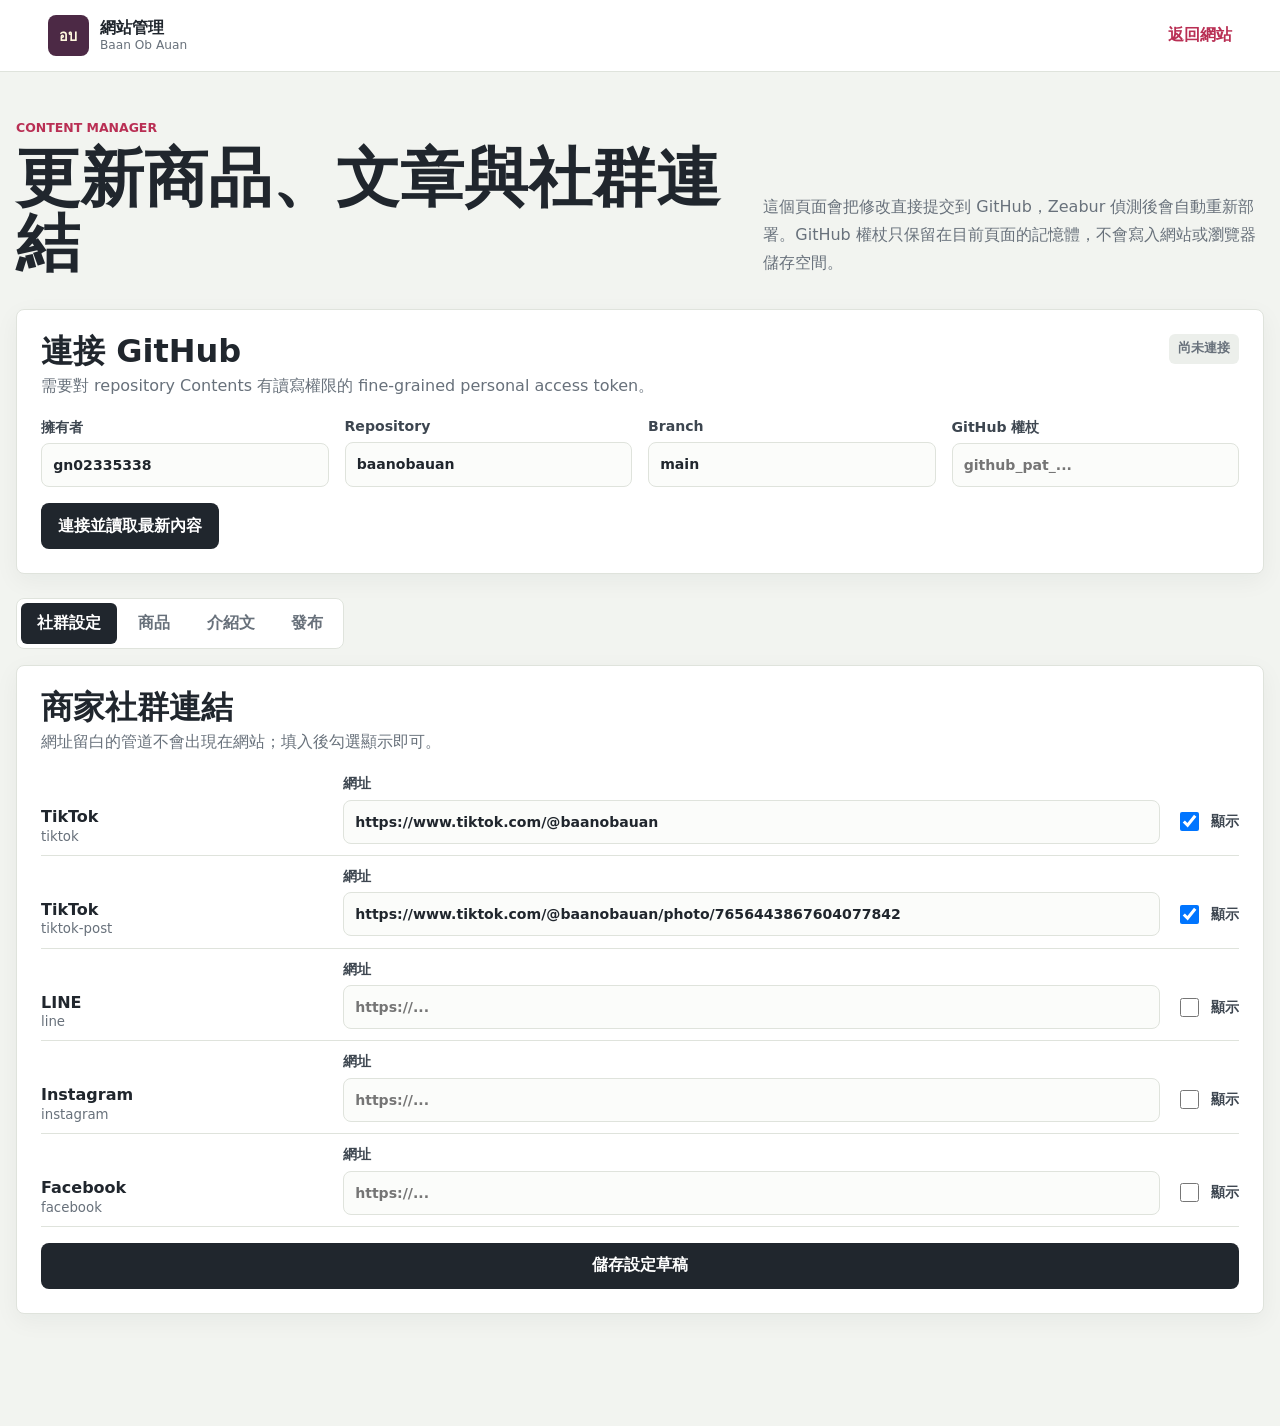
==== admin.html @ dbb3fdcb "Build multilingual content and product pages" ====
<!doctype html>
<html lang="zh-Hant">
  <head>
    <meta charset="utf-8">
    <meta name="viewport" content="width=device-width, initial-scale=1">
    <title>網站管理 | Baan Ob Auan</title>
    <meta name="robots" content="noindex, nofollow">
    <link rel="stylesheet" href="styles.css">
  </head>
  <body class="admin-body">
    <header class="admin-header">
      <a class="brand" href="index.html"><span class="brand-mark" aria-hidden="true">อบ</span><span class="brand-copy"><strong>網站管理</strong><small>Baan Ob Auan</small></span></a>
      <a class="text-link" href="index.html">返回網站</a>
    </header>
    <main class="admin-main">
      <section class="admin-intro">
        <div><p class="eyebrow">Content manager</p><h1>更新商品、文章與社群連結</h1></div>
        <p>這個頁面會把修改直接提交到 GitHub，Zeabur 偵測後會自動重新部署。GitHub 權杖只保留在目前頁面的記憶體，不會寫入網站或瀏覽器儲存空間。</p>
      </section>

      <section class="admin-connect admin-panel">
        <div class="admin-panel-heading"><div><h2>連接 GitHub</h2><p>需要對 repository Contents 有讀寫權限的 fine-grained personal access token。</p></div><span class="connection-state" id="connection-state">尚未連接</span></div>
        <div class="admin-grid four">
          <label><span>擁有者</span><input id="github-owner" value="gn02335338"></label>
          <label><span>Repository</span><input id="github-repo" value="baanobauan"></label>
          <label><span>Branch</span><input id="github-branch" value="main"></label>
          <label><span>GitHub 權杖</span><input id="github-token" type="password" autocomplete="off" placeholder="github_pat_..."></label>
        </div>
        <button class="button dark" id="connect-github" type="button">連接並讀取最新內容</button>
      </section>

      <nav class="admin-tabs" aria-label="管理項目">
        <button class="active" type="button" data-admin-tab="settings">社群設定</button>
        <button type="button" data-admin-tab="products">商品</button>
        <button type="button" data-admin-tab="articles">介紹文</button>
        <button type="button" data-admin-tab="publish">發布</button>
      </nav>

      <section class="admin-panel admin-tab-panel active" data-admin-panel="settings">
        <div class="admin-panel-heading"><div><h2>商家社群連結</h2><p>網址留白的管道不會出現在網站；填入後勾選顯示即可。</p></div></div>
        <form id="settings-form" class="admin-form">
          <div id="social-settings" class="social-settings"></div>
          <button class="button dark" type="submit">儲存設定草稿</button>
        </form>
      </section>

      <section class="admin-panel admin-tab-panel" data-admin-panel="products">
        <div class="admin-panel-heading"><div><h2>商品管理</h2><p>可新增、編輯與刪除商品；主推商品會優先顯示在首頁。</p></div><button class="button dark" id="new-product" type="button">新增商品</button></div>
        <div class="record-toolbar"><label><span>選擇商品</span><select id="product-select"></select></label><button class="danger-button" id="delete-product" type="button">刪除這項商品</button></div>
        <form id="product-form" class="admin-form">
          <div class="admin-grid four">
            <label><span>商品代碼（英文）</span><input name="id" required pattern="[a-z0-9-]+"></label>
            <label><span>分類</span><select name="category"><option value="cake">蛋糕／水果塔</option><option value="pastry">烘焙／派點</option><option value="gift">禮盒</option></select></label>
            <label><span>參考價格（泰銖）</span><input name="price" type="number" min="0" step="1" required></label>
            <label class="check-field"><input name="featured" type="checkbox"><span>首頁主推</span></label>
          </div>
          <label><span>目前圖片路徑</span><input name="image" required></label>
          <label><span>上傳新圖片（JPG / PNG / WebP）</span><input name="imageFile" type="file" accept="image/jpeg,image/png,image/webp"></label>
          <div class="language-fields">
            <fieldset><legend>ไทย</legend><label><span>名稱</span><input name="nameTh" required></label><label><span>標籤</span><input name="badgeTh"></label><label><span>介紹</span><textarea name="descTh" rows="4" required></textarea></label></fieldset>
            <fieldset><legend>English</legend><label><span>名稱</span><input name="nameEn" required></label><label><span>標籤</span><input name="badgeEn"></label><label><span>介紹</span><textarea name="descEn" rows="4" required></textarea></label></fieldset>
            <fieldset><legend>中文</legend><label><span>名稱</span><input name="nameZh" required></label><label><span>標籤</span><input name="badgeZh"></label><label><span>介紹</span><textarea name="descZh" rows="4" required></textarea></label></fieldset>
          </div>
          <button class="button dark" type="submit">儲存商品草稿</button>
        </form>
      </section>

      <section class="admin-panel admin-tab-panel" data-admin-panel="articles">
        <div class="admin-panel-heading"><div><h2>介紹文管理</h2><p>最新日期的文章會自動顯示在首頁，不必另外設定首頁內容。</p></div><button class="button dark" id="new-article" type="button">新增介紹文</button></div>
        <div class="record-toolbar"><label><span>選擇介紹文</span><select id="article-select"></select></label><button class="danger-button" id="delete-article" type="button">刪除這篇文章</button></div>
        <form id="article-form" class="admin-form">
          <div class="admin-grid three">
            <label><span>文章代碼（英文）</span><input name="id" required pattern="[a-z0-9-]+"></label>
            <label><span>發布日期</span><input name="date" type="date" required></label>
            <label class="check-field"><input name="featured" type="checkbox"><span>標記為主推文章</span></label>
          </div>
          <label><span>目前封面圖片路徑</span><input name="image" required></label>
          <label><span>上傳新封面（JPG / PNG / WebP）</span><input name="imageFile" type="file" accept="image/jpeg,image/png,image/webp"></label>
          <div class="language-fields">
            <fieldset><legend>ไทย</legend><label><span>標題</span><input name="titleTh" required></label><label><span>摘要</span><textarea name="summaryTh" rows="3" required></textarea></label><label><span>內文（段落間空一行）</span><textarea name="bodyTh" rows="10" required></textarea></label></fieldset>
            <fieldset><legend>English</legend><label><span>標題</span><input name="titleEn" required></label><label><span>摘要</span><textarea name="summaryEn" rows="3" required></textarea></label><label><span>內文（段落間空一行）</span><textarea name="bodyEn" rows="10" required></textarea></label></fieldset>
            <fieldset><legend>中文</legend><label><span>標題</span><input name="titleZh" required></label><label><span>摘要</span><textarea name="summaryZh" rows="3" required></textarea></label><label><span>內文（段落間空一行）</span><textarea name="bodyZh" rows="10" required></textarea></label></fieldset>
          </div>
          <button class="button dark" type="submit">儲存文章草稿</button>
        </form>
      </section>

      <section class="admin-panel admin-tab-panel" data-admin-panel="publish">
        <div class="admin-panel-heading"><div><h2>發布網站更新</h2><p>確認各頁草稿已儲存後，再一次提交文字與圖片。Zeabur 通常會在數分鐘內完成重新部署。</p></div></div>
        <div class="publish-summary" id="publish-summary"></div>
        <button class="button primary" id="publish-content" type="button">提交到 GitHub 並發布</button>
      </section>

      <p class="admin-status" id="admin-status" role="status" aria-live="polite"></p>
    </main>
    <script src="content.js"></script>
    <script src="admin.js"></script>
  </body>
</html>
---- styles.css ----
:root {
  --ink: #20262d;
  --muted: #68717b;
  --paper: #f7f8f3;
  --surface: #ffffff;
  --line: #dfe3dc;
  --butter: #f3c63f;
  --berry: #b92f54;
  --leaf: #497733;
  --teal: #146f79;
  --plum: #4c2945;
  --shadow: 0 16px 42px rgba(28, 38, 44, 0.12);
  color: var(--ink);
  background: var(--paper);
  font-family: Inter, "Noto Sans Thai", "Noto Sans TC", ui-sans-serif, system-ui, -apple-system, BlinkMacSystemFont, "Segoe UI", sans-serif;
}

* { box-sizing: border-box; }
html { scroll-behavior: smooth; }
body { min-width: 320px; margin: 0; background: var(--paper); }
a { color: inherit; text-decoration: none; }
button, input, select, textarea { font: inherit; }
button { cursor: pointer; }
img { display: block; max-width: 100%; }
h1, h2, h3, p { overflow-wrap: anywhere; }
h1, h2, h3 { letter-spacing: 0; }
h1 { margin: 0; font-size: clamp(2.35rem, 6vw, 5.3rem); line-height: 1.02; }
h2 { margin: 0; font-size: clamp(1.85rem, 3.7vw, 3.45rem); line-height: 1.08; }
h3 { margin: 0; font-size: 1.12rem; line-height: 1.3; }

.site-header {
  position: sticky;
  top: 0;
  z-index: 30;
  display: grid;
  grid-template-columns: minmax(12rem, 1fr) auto auto;
  gap: 1.5rem;
  align-items: center;
  min-height: 4.7rem;
  padding: 0.65rem clamp(1rem, 4vw, 3.5rem);
  border-bottom: 1px solid rgba(32, 38, 45, 0.12);
  background: rgba(247, 248, 243, 0.94);
  backdrop-filter: blur(16px);
}

.brand { display: inline-flex; gap: 0.7rem; align-items: center; width: max-content; }
.brand-mark {
  display: grid;
  width: 2.55rem;
  height: 2.55rem;
  place-items: center;
  border-radius: 8px;
  background: var(--plum);
  color: #fff8df;
  font-size: 0.9rem;
  font-weight: 900;
}
.brand-copy strong, .brand-copy small { display: block; }
.brand-copy strong { line-height: 1.1; }
.brand-copy small { margin-top: 0.12rem; color: var(--muted); font-size: 0.76rem; }
.nav-links { display: flex; gap: 1.4rem; align-items: center; }
.nav-links a { position: relative; padding: 0.65rem 0; color: #374151; font-size: 0.94rem; font-weight: 750; }
.nav-links a[aria-current="page"]::after {
  position: absolute;
  right: 0;
  bottom: 0.2rem;
  left: 0;
  height: 2px;
  background: var(--berry);
  content: "";
}
.menu-button { display: none; }

.language-switch { display: inline-flex; gap: 0.2rem; padding: 0.2rem; border: 1px solid var(--line); border-radius: 8px; background: var(--surface); }
.language-switch button { min-width: 2.6rem; min-height: 2.15rem; border: 0; border-radius: 6px; padding: 0.35rem 0.55rem; background: transparent; color: var(--muted); font-size: 0.8rem; font-weight: 800; }
.language-switch button.active { background: var(--ink); color: #fff; }

.hero { position: relative; display: grid; min-height: min(45rem, 82vh); overflow: hidden; isolation: isolate; }
.hero-image, .hero-overlay { position: absolute; inset: 0; width: 100%; height: 100%; }
.hero-image { z-index: -2; object-fit: cover; object-position: center; }
.hero-overlay { z-index: -1; background: linear-gradient(90deg, rgba(19, 22, 28, 0.88), rgba(19, 22, 28, 0.52) 46%, rgba(19, 22, 28, 0.08)); }
.hero-content { width: min(48rem, calc(100% - 2rem)); align-self: center; margin-left: clamp(1rem, 6vw, 5.5rem); padding: 5rem 0; color: #fff; }
.hero-content h1 { max-width: 14ch; }
.hero-copy { max-width: 42rem; margin: 1.2rem 0 0; color: rgba(255, 255, 255, 0.9); font-size: clamp(1.05rem, 1.8vw, 1.35rem); line-height: 1.65; }
.hero-actions { display: flex; flex-wrap: wrap; gap: 0.7rem; margin-top: 1.5rem; }

.eyebrow { margin: 0 0 0.7rem; color: var(--berry); font-size: 0.78rem; font-weight: 900; text-transform: uppercase; }
.hero .eyebrow { color: var(--butter); }
.button { display: inline-flex; min-height: 2.85rem; align-items: center; justify-content: center; border: 1px solid transparent; border-radius: 8px; padding: 0.72rem 1rem; font-weight: 850; }
.button.primary { background: var(--butter); color: #241d0a; }
.button.dark { background: var(--ink); color: #fff; }
.button.ghost { border-color: rgba(255, 255, 255, 0.5); background: rgba(255, 255, 255, 0.12); color: #fff; }
.text-link { display: inline-flex; align-items: center; width: max-content; max-width: 100%; color: var(--berry); font-weight: 850; }

.trust-strip {
  position: relative;
  z-index: 2;
  display: grid;
  grid-template-columns: repeat(3, 1fr);
  width: min(76rem, calc(100% - 2rem));
  margin: -2.5rem auto 0;
  overflow: hidden;
  border: 1px solid var(--line);
  border-radius: 8px;
  background: var(--line);
  box-shadow: var(--shadow);
}
.trust-strip > div { min-height: 7.1rem; padding: 1.2rem; background: var(--surface); }
.trust-strip strong, .trust-strip span { display: block; }
.trust-strip strong { margin-bottom: 0.35rem; color: var(--teal); font-size: 1.05rem; }
.trust-strip span { color: var(--muted); line-height: 1.5; }

.section { width: min(76rem, calc(100% - 2rem)); margin: 0 auto; padding: clamp(4rem, 8vw, 7rem) 0; }
.section-heading { max-width: 48rem; margin-bottom: 1.5rem; }
.section-heading > p:last-child, .page-hero > p:last-child, .feature-copy > p, .feedback-panel > p { color: var(--muted); line-height: 1.7; }
.heading-row { display: flex; gap: 2rem; align-items: end; justify-content: space-between; max-width: none; }
.heading-row > div { max-width: 48rem; }
.compact-heading { max-width: 36rem; }
.compact-heading .text-link { margin-top: 0.8rem; }

.product-grid { display: grid; grid-template-columns: repeat(4, minmax(0, 1fr)); gap: 1rem; }
.product-card { display: grid; grid-template-rows: auto 1fr auto; min-width: 0; overflow: hidden; border: 1px solid var(--line); border-radius: 8px; background: var(--surface); box-shadow: 0 7px 22px rgba(28, 38, 44, 0.06); }
.product-media { position: relative; aspect-ratio: 4 / 3; overflow: hidden; background: #edf0ea; }
.product-media img { width: 100%; height: 100%; object-fit: cover; transition: transform 220ms ease; }
.product-media:hover img { transform: scale(1.025); }
.product-badge { position: absolute; top: 0.65rem; left: 0.65rem; max-width: calc(100% - 1.3rem); border-radius: 6px; padding: 0.3rem 0.5rem; background: rgba(185, 47, 84, 0.92); color: #fff; font-size: 0.72rem; font-weight: 850; }
.product-body { padding: 0.95rem; }
.product-body p { margin: 0.45rem 0 0; color: var(--muted); font-size: 0.92rem; line-height: 1.55; }
.product-footer { display: grid; gap: 0.7rem; padding: 0 0.95rem 0.95rem; }
.price { color: var(--berry); font-size: 1.1rem; font-weight: 900; }
.price small { margin-right: 0.3rem; color: var(--muted); font-size: 0.74rem; font-weight: 750; }
.coming-soon-button { width: 100%; min-height: 2.5rem; border: 1px solid var(--line); border-radius: 8px; padding: 0.55rem; background: #f1f3ef; color: #7a828a; font-size: 0.8rem; font-weight: 800; cursor: not-allowed; }

.video-feature { display: grid; grid-template-columns: minmax(20rem, 0.9fr) minmax(0, 1fr); gap: clamp(2rem, 6vw, 5rem); align-items: center; }
.video-frame { width: min(100%, 34rem); aspect-ratio: 4 / 3; justify-self: center; overflow: hidden; border: 1px solid var(--line); border-radius: 8px; background: var(--surface); box-shadow: var(--shadow); }
.video-frame video { display: block; width: 100%; height: 100%; object-fit: cover; background: var(--surface); }
.feature-copy { max-width: 36rem; }
.feature-copy p { margin: 1rem 0 0; }
.feature-copy .button { margin-top: 1.4rem; }

.article-band { background: #edf2ee; border-top: 1px solid var(--line); border-bottom: 1px solid var(--line); }
.article-feature-wrap { display: grid; grid-template-columns: minmax(17rem, 0.7fr) minmax(0, 1.3fr); gap: clamp(2rem, 5vw, 4rem); align-items: center; }
.article-card { display: grid; grid-template-columns: minmax(16rem, 0.8fr) minmax(0, 1.2fr); overflow: hidden; border: 1px solid var(--line); border-radius: 8px; background: var(--surface); }
.article-media { min-height: 20rem; overflow: hidden; background: #eceee9; }
.article-media img { width: 100%; height: 100%; object-fit: cover; }
.article-card-body { display: flex; flex-direction: column; align-items: flex-start; justify-content: center; padding: clamp(1.3rem, 4vw, 2.5rem); }
.article-card-body h2 { font-size: clamp(1.45rem, 2.6vw, 2.35rem); }
.article-card-body > p:not(.article-meta) { margin: 0.8rem 0 1.2rem; color: var(--muted); line-height: 1.7; }
.article-meta { margin: 0 0 0.7rem; color: var(--teal); font-size: 0.78rem; font-weight: 850; text-transform: uppercase; }

.social-section { display: grid; grid-template-columns: minmax(16rem, 0.75fr) minmax(0, 1.25fr); gap: clamp(2rem, 6vw, 5rem); align-items: center; }
.social-grid { display: grid; gap: 0.75rem; }
.social-link { display: grid; grid-template-columns: 1fr auto; gap: 0.2rem 1rem; align-items: center; min-height: 5rem; border: 1px solid var(--line); border-radius: 8px; padding: 1rem; background: var(--surface); transition: border-color 180ms ease, transform 180ms ease; }
.social-link:hover { border-color: var(--teal); transform: translateY(-2px); }
.social-network { grid-column: 1; color: var(--muted); font-size: 0.74rem; font-weight: 800; text-transform: uppercase; }
.social-link strong { grid-column: 1; }
.social-link > span:last-child { grid-column: 2; grid-row: 1 / 3; color: var(--berry); font-size: 1.25rem; }

.page-hero { width: min(76rem, calc(100% - 2rem)); margin: 0 auto; padding: clamp(4.5rem, 9vw, 8rem) 0 clamp(3rem, 6vw, 5rem); border-bottom: 1px solid var(--line); }
.page-hero h1 { max-width: 19ch; font-size: clamp(2.4rem, 5vw, 4.8rem); }
.page-hero > p:last-child { max-width: 50rem; margin: 1.2rem 0 0; font-size: 1.05rem; }
.article-list { display: grid; gap: 1.25rem; }
.article-list .article-card:nth-child(even) .article-media { order: 2; }

.product-catalogue { padding-top: 2.5rem; }
.catalogue-notice { display: grid; grid-template-columns: minmax(12rem, 0.5fr) minmax(0, 1fr) auto; gap: 1rem 2rem; align-items: center; margin-bottom: 1.25rem; border: 1px solid rgba(20, 111, 121, 0.26); border-radius: 8px; padding: 1rem; background: rgba(20, 111, 121, 0.06); }
.catalogue-notice p { margin: 0; color: var(--muted); line-height: 1.55; }
.filter-tabs { display: flex; width: max-content; max-width: 100%; gap: 0.3rem; margin-bottom: 1.25rem; overflow-x: auto; border: 1px solid var(--line); border-radius: 8px; padding: 0.25rem; background: var(--surface); }
.filter-tabs button { min-height: 2.4rem; border: 0; border-radius: 6px; padding: 0.55rem 0.8rem; background: transparent; color: var(--muted); font-weight: 800; white-space: nowrap; }
.filter-tabs button.active { background: var(--ink); color: #fff; }

.article-page { max-width: 66rem; }
.breadcrumbs { display: flex; gap: 0.5rem; align-items: center; margin-bottom: 2rem; color: var(--muted); font-size: 0.9rem; }
.breadcrumbs a { color: var(--berry); font-weight: 800; }
.article-header { max-width: 54rem; margin: 0 auto; text-align: center; }
.article-header h1 { font-size: clamp(2.25rem, 5vw, 4.4rem); }
.article-intro { color: var(--muted); font-size: 1.15rem; line-height: 1.7; }
.article-cover { margin: 3rem 0; }
.article-cover img { width: 100%; max-height: 38rem; border-radius: 8px; object-fit: cover; box-shadow: var(--shadow); }
.article-prose { width: min(44rem, 100%); margin: 0 auto; }
.article-prose p { color: #3d4650; font-size: 1.08rem; line-height: 1.9; }
.article-cta { display: flex; gap: 2rem; align-items: center; justify-content: space-between; width: min(48rem, 100%); margin: 3rem auto 0; border-top: 1px solid var(--line); border-bottom: 1px solid var(--line); padding: 1.2rem 0; }
.article-cta p { margin: 0.25rem 0 0; color: var(--muted); }

.contact-layout { display: grid; grid-template-columns: minmax(18rem, 0.85fr) minmax(0, 1.15fr); gap: clamp(2rem, 6vw, 5rem); align-items: start; }
.contact-channels .social-grid { margin-top: 1rem; }
.contact-photo { margin: 1rem 0 0; overflow: hidden; border-radius: 8px; }
.contact-photo img { width: 100%; aspect-ratio: 5 / 4; object-fit: cover; }
.feedback-panel { border: 1px solid var(--line); border-radius: 8px; padding: clamp(1.2rem, 4vw, 2rem); background: var(--surface); box-shadow: 0 8px 25px rgba(28, 38, 44, 0.06); }
.feedback-panel h2 { font-size: clamp(1.6rem, 3vw, 2.5rem); }
.feedback-form { display: grid; gap: 1rem; margin-top: 1.5rem; }
.feedback-form label { display: grid; gap: 0.4rem; color: #3d4650; font-weight: 800; }
.feedback-form input, .feedback-form select, .feedback-form textarea { width: 100%; min-height: 2.8rem; border: 1px solid var(--line); border-radius: 8px; padding: 0.7rem 0.75rem; background: #fbfcfa; color: var(--ink); }
.feedback-form textarea { resize: vertical; }
.feedback-form .button { width: max-content; }
.form-status { margin: 0; color: var(--teal); font-weight: 800; white-space: pre-wrap; }

.site-footer { display: flex; gap: 2rem; align-items: center; justify-content: space-between; padding: 2rem clamp(1rem, 4vw, 3.5rem); border-top: 1px solid var(--line); background: #eef0eb; color: var(--muted); }
.site-footer > div:first-child strong, .site-footer > div:first-child span { display: block; }
.site-footer > div:first-child strong { margin-bottom: 0.2rem; color: var(--ink); }
.footer-links { display: flex; flex-wrap: wrap; gap: 0.7rem; align-items: center; }
.footer-links .social-link { display: inline-flex; min-height: auto; border: 0; padding: 0; background: transparent; color: var(--berry); }
.footer-links .social-link .social-network, .footer-links .social-link > span:last-child { display: none; }
.footer-links .admin-link { color: #878e96; font-size: 0.78rem; }

@media (max-width: 1040px) {
  .product-grid { grid-template-columns: repeat(3, minmax(0, 1fr)); }
  .home-products .product-card:nth-child(n + 4) { display: none; }
}

@media (max-width: 820px) {
  .site-header { grid-template-columns: 1fr auto; gap: 0.7rem; }
  .menu-button { display: inline-flex; min-height: 2.4rem; align-items: center; border: 1px solid var(--line); border-radius: 8px; padding: 0.45rem 0.7rem; background: var(--surface); color: var(--ink); font-weight: 800; }
  .nav-links { display: none; grid-column: 1 / -1; order: 4; grid-template-columns: repeat(4, 1fr); gap: 0.25rem; border-top: 1px solid var(--line); padding-top: 0.55rem; }
  .nav-links.open { display: grid; }
  .nav-links a { text-align: center; }
  .language-switch { grid-column: 1 / -1; order: 3; width: 100%; }
  .language-switch button { flex: 1; }
  .trust-strip, .video-feature, .article-feature-wrap, .social-section, .contact-layout { grid-template-columns: 1fr; }
  .trust-strip { margin-top: -1.5rem; }
  .product-grid { grid-template-columns: repeat(2, minmax(0, 1fr)); }
  .home-products .product-card:nth-child(n + 4) { display: grid; }
  .video-frame { width: min(100%, 32rem); }
  .article-card { grid-template-columns: 1fr; }
  .article-list .article-card:nth-child(even) .article-media { order: 0; }
  .article-media { min-height: 0; aspect-ratio: 4 / 3; }
  .catalogue-notice { grid-template-columns: 1fr auto; }
  .catalogue-notice p { grid-column: 1 / -1; grid-row: 2; }
}

@media (max-width: 560px) {
  .site-header { min-height: 4.2rem; padding: 0.55rem 0.75rem; }
  .brand-mark { width: 2.25rem; height: 2.25rem; }
  .hero { min-height: 36rem; }
  .hero-overlay { background: linear-gradient(90deg, rgba(19, 22, 28, 0.88), rgba(19, 22, 28, 0.46)); }
  .hero-content { width: calc(100% - 1.5rem); margin: 0 auto; padding: 4rem 0; }
  .hero-content h1 { max-width: 13ch; font-size: clamp(2.3rem, 11vw, 3.35rem); }
  .hero-actions .button { width: 100%; }
  .trust-strip { width: calc(100% - 1rem); }
  .trust-strip > div { min-height: 0; padding: 1rem; }
  .section, .page-hero { width: calc(100% - 1rem); }
  .heading-row { display: block; }
  .heading-row .text-link { margin-top: 1rem; }
  .product-grid { grid-template-columns: 1fr; }
  .product-card { grid-template-columns: minmax(8.5rem, 0.9fr) minmax(0, 1.1fr); grid-template-rows: 1fr auto; }
  .product-media { grid-row: 1 / 3; height: 100%; aspect-ratio: auto; }
  .product-body { padding: 0.8rem; }
  .product-body p { font-size: 0.84rem; }
  .product-footer { padding: 0 0.8rem 0.8rem; }
  .coming-soon-button { font-size: 0.74rem; }
  .video-feature { gap: 1.5rem; }
  .article-feature-wrap { gap: 1.5rem; }
  .article-card-body { padding: 1.1rem; }
  .article-card-body h2 { font-size: 1.45rem; }
  .page-hero { padding-top: 3.5rem; }
  .page-hero h1 { font-size: clamp(2.1rem, 10vw, 3rem); }
  .catalogue-notice { grid-template-columns: 1fr; }
  .catalogue-notice p { grid-column: auto; grid-row: auto; }
  .article-cta, .site-footer { align-items: flex-start; flex-direction: column; }
  .article-cta .button, .feedback-form .button { width: 100%; }
  .site-footer { gap: 1rem; }
}

/* Content manager */
.admin-body { background: #f2f4f0; }
.admin-header { display: flex; align-items: center; justify-content: space-between; min-height: 4.5rem; padding: 0.65rem clamp(1rem, 4vw, 3rem); border-bottom: 1px solid var(--line); background: var(--surface); }
.admin-main { width: min(80rem, calc(100% - 2rem)); margin: 0 auto; padding: 3rem 0 6rem; }
.admin-intro { display: grid; grid-template-columns: minmax(0, 1fr) minmax(20rem, 0.7fr); gap: 2rem; align-items: end; margin-bottom: 2rem; }
.admin-intro h1 { max-width: 18ch; font-size: clamp(2.2rem, 5vw, 4.4rem); }
.admin-intro > p { margin: 0; color: var(--muted); line-height: 1.75; }
.admin-panel { margin-bottom: 1rem; border: 1px solid var(--line); border-radius: 8px; padding: clamp(1rem, 3vw, 1.5rem); background: var(--surface); box-shadow: 0 7px 24px rgba(28, 38, 44, 0.05); }
.admin-panel-heading { display: flex; gap: 1rem; align-items: flex-start; justify-content: space-between; margin-bottom: 1.2rem; }
.admin-panel-heading h2 { font-size: clamp(1.4rem, 2.5vw, 2rem); }
.admin-panel-heading p { margin: 0.35rem 0 0; color: var(--muted); line-height: 1.55; }
.connection-state { border-radius: 6px; padding: 0.4rem 0.55rem; background: #ecefeb; color: var(--muted); font-size: 0.8rem; font-weight: 850; white-space: nowrap; }
.connection-state.connected { background: rgba(73, 119, 51, 0.12); color: var(--leaf); }
.admin-tabs { position: sticky; top: 5rem; z-index: 20; display: flex; width: max-content; max-width: 100%; gap: 0.3rem; margin: 1.5rem 0 1rem; overflow-x: auto; border: 1px solid var(--line); border-radius: 8px; padding: 0.25rem; background: rgba(255, 255, 255, 0.95); }
.admin-tabs button { min-height: 2.55rem; border: 0; border-radius: 6px; padding: 0.55rem 1rem; background: transparent; color: var(--muted); font-weight: 850; white-space: nowrap; }
.admin-tabs button.active { background: var(--ink); color: #fff; }
.admin-tab-panel { display: none; }
.admin-tab-panel.active { display: block; }
.admin-grid { display: grid; gap: 1rem; }
.admin-grid.four { grid-template-columns: repeat(4, minmax(0, 1fr)); }
.admin-grid.three { grid-template-columns: repeat(3, minmax(0, 1fr)); }
.admin-form { display: grid; gap: 1rem; }
.admin-form label, .admin-connect label, .record-toolbar label { display: grid; gap: 0.4rem; color: #3d4650; font-size: 0.88rem; font-weight: 800; }
.admin-form input, .admin-form select, .admin-form textarea, .admin-connect input, .record-toolbar select { width: 100%; min-height: 2.75rem; border: 1px solid var(--line); border-radius: 8px; padding: 0.65rem 0.7rem; background: #fbfcfa; color: var(--ink); }
.admin-form textarea { resize: vertical; line-height: 1.6; }
.admin-connect .button { margin-top: 1rem; }
.check-field { display: flex !important; flex-direction: row; gap: 0.55rem !important; align-items: center; min-height: 2.75rem; }
.check-field input { width: 1.2rem; min-height: 1.2rem; }
.social-settings { display: grid; gap: 0.7rem; }
.social-setting { display: grid; grid-template-columns: minmax(8rem, 0.35fr) minmax(0, 1fr) auto; gap: 1rem; align-items: end; border-bottom: 1px solid var(--line); padding-bottom: 0.7rem; }
.social-setting strong, .social-setting small { display: block; }
.social-setting small { margin-top: 0.15rem; color: var(--muted); }
.record-toolbar { display: grid; grid-template-columns: minmax(15rem, 1fr) auto; gap: 1rem; align-items: end; margin-bottom: 1rem; border-bottom: 1px solid var(--line); padding-bottom: 1rem; }
.danger-button { min-height: 2.75rem; border: 1px solid rgba(185, 47, 84, 0.35); border-radius: 8px; padding: 0.6rem 0.8rem; background: rgba(185, 47, 84, 0.06); color: var(--berry); font-weight: 850; }
.language-fields { display: grid; grid-template-columns: repeat(3, minmax(0, 1fr)); gap: 1rem; }
.language-fields fieldset { display: grid; gap: 0.8rem; min-width: 0; margin: 0; border: 1px solid var(--line); border-radius: 8px; padding: 1rem; }
.language-fields legend { padding: 0 0.4rem; color: var(--teal); font-weight: 900; }
.publish-summary { display: grid; grid-template-columns: repeat(4, 1fr); gap: 1px; margin-bottom: 1.25rem; overflow: hidden; border: 1px solid var(--line); border-radius: 8px; background: var(--line); }
.publish-summary div { padding: 1rem; background: #fbfcfa; }
.publish-summary strong, .publish-summary span { display: block; }
.publish-summary strong { color: var(--berry); font-size: 1.5rem; }
.publish-summary span { margin-top: 0.2rem; color: var(--muted); }
.admin-status { position: sticky; bottom: 1rem; z-index: 25; min-height: 3rem; margin: 1rem 0 0; border: 1px solid var(--line); border-radius: 8px; padding: 0.8rem 1rem; background: rgba(255, 255, 255, 0.96); box-shadow: var(--shadow); color: var(--teal); font-weight: 800; white-space: pre-wrap; }
.admin-status:empty { display: none; }
.admin-status[data-type="error"] { color: var(--berry); }
.admin-status[data-type="success"] { color: var(--leaf); }
.admin-body button:disabled { cursor: wait; opacity: 0.65; }

@media (max-width: 900px) {
  .admin-intro, .admin-grid.four, .language-fields { grid-template-columns: 1fr 1fr; }
  .language-fields fieldset:last-child { grid-column: 1 / -1; }
}

@media (max-width: 620px) {
  .admin-main { width: calc(100% - 1rem); padding-top: 2rem; }
  .admin-intro, .admin-grid.four, .admin-grid.three, .language-fields, .social-setting, .publish-summary { grid-template-columns: 1fr; }
  .language-fields fieldset:last-child { grid-column: auto; }
  .admin-panel-heading, .record-toolbar { grid-template-columns: 1fr; display: grid; }
  .admin-panel-heading .button, .record-toolbar .danger-button, .admin-connect .button, .admin-form > .button, #publish-content { width: 100%; }
}
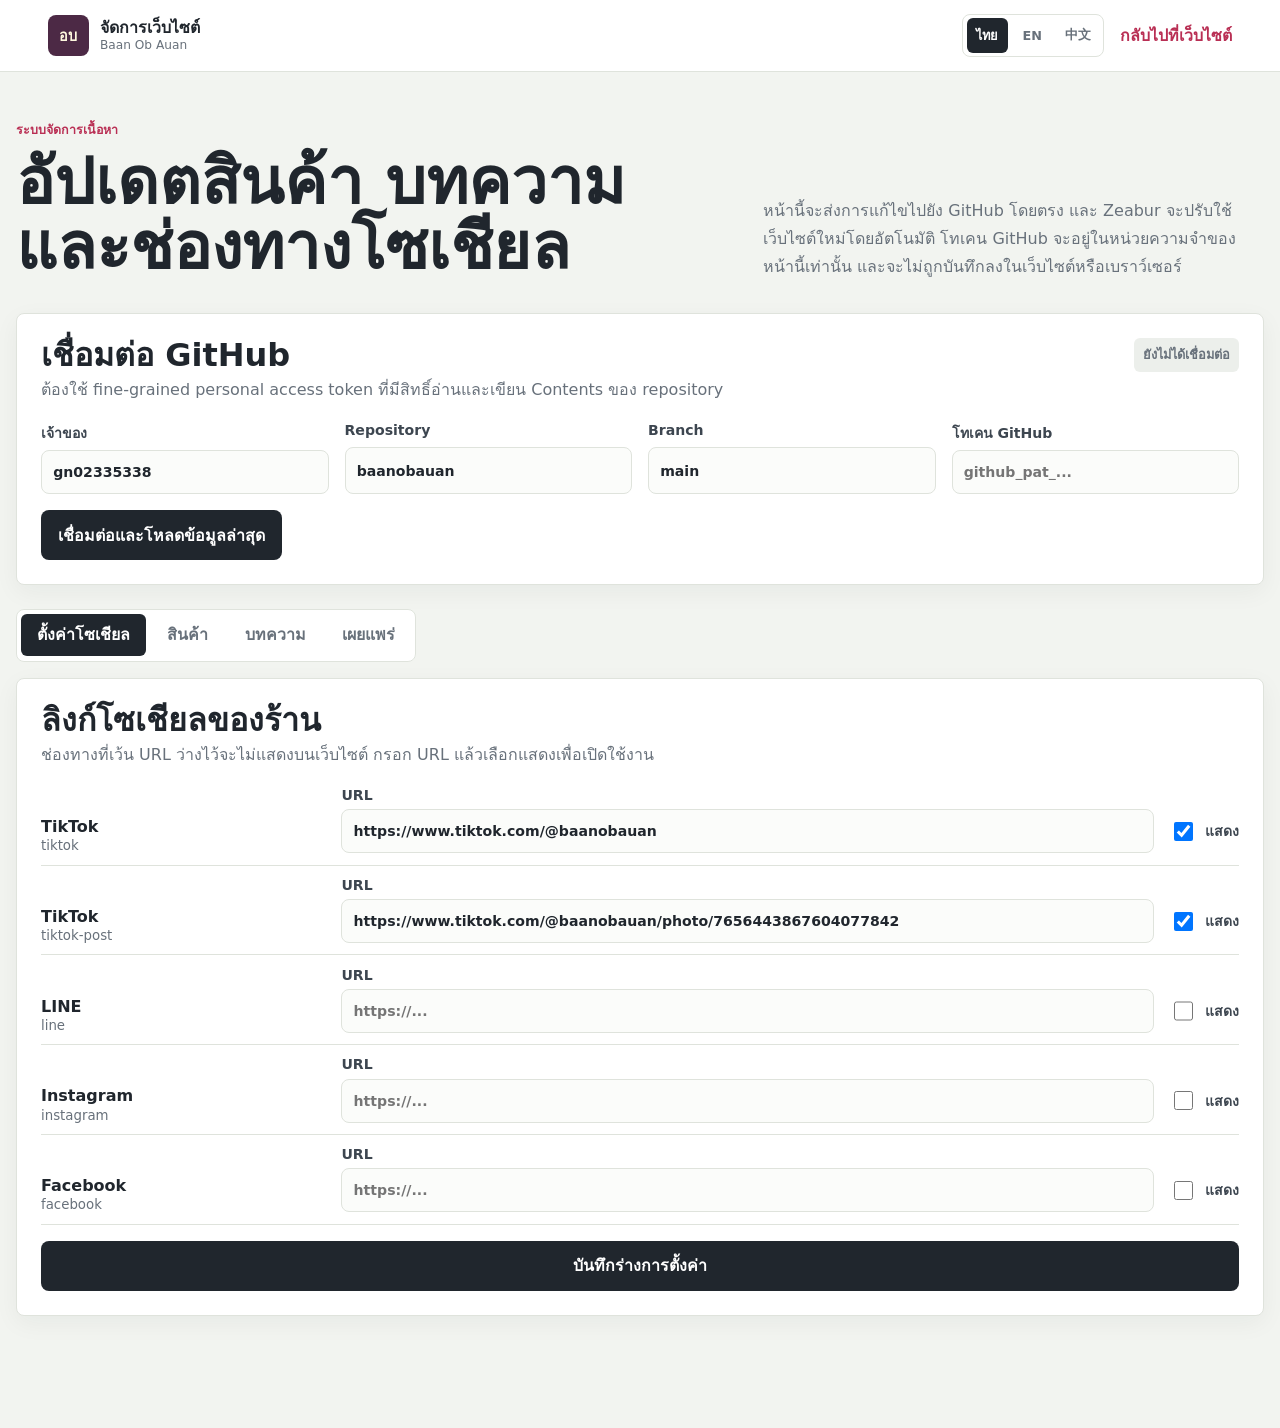
==== commit fc867eb5: "Add trilingual admin interface" ====
--- a/admin.html
+++ b/admin.html
@@ -1,99 +1,107 @@
 <!doctype html>
-<html lang="zh-Hant">
+<html lang="th">
   <head>
     <meta charset="utf-8">
     <meta name="viewport" content="width=device-width, initial-scale=1">
-    <title>網站管理 | Baan Ob Auan</title>
+    <title>จัดการเว็บไซต์ | Baan Ob Auan</title>
     <meta name="robots" content="noindex, nofollow">
     <link rel="stylesheet" href="styles.css">
   </head>
   <body class="admin-body">
     <header class="admin-header">
-      <a class="brand" href="index.html"><span class="brand-mark" aria-hidden="true">อบ</span><span class="brand-copy"><strong>網站管理</strong><small>Baan Ob Auan</small></span></a>
-      <a class="text-link" href="index.html">返回網站</a>
+      <a class="brand" href="index.html"><span class="brand-mark" aria-hidden="true">อบ</span><span class="brand-copy"><strong data-admin-i18n="brand">จัดการเว็บไซต์</strong><small>Baan Ob Auan</small></span></a>
+      <div class="admin-header-actions">
+        <div class="language-switch admin-language-switch" data-admin-i18n-aria="languageLabel" aria-label="เลือกภาษา">
+          <button class="active" type="button" data-admin-lang="th" aria-pressed="true">ไทย</button>
+          <button type="button" data-admin-lang="en" aria-pressed="false">EN</button>
+          <button type="button" data-admin-lang="zh" aria-pressed="false">中文</button>
+        </div>
+        <a class="text-link" href="index.html" data-admin-i18n="backToSite">กลับไปที่เว็บไซต์</a>
+      </div>
     </header>
     <main class="admin-main">
       <section class="admin-intro">
-        <div><p class="eyebrow">Content manager</p><h1>更新商品、文章與社群連結</h1></div>
-        <p>這個頁面會把修改直接提交到 GitHub，Zeabur 偵測後會自動重新部署。GitHub 權杖只保留在目前頁面的記憶體，不會寫入網站或瀏覽器儲存空間。</p>
+        <div><p class="eyebrow" data-admin-i18n="eyebrow">ระบบจัดการเนื้อหา</p><h1 data-admin-i18n="introTitle">อัปเดตสินค้า บทความ และช่องทางโซเชียล</h1></div>
+        <p data-admin-i18n="introBody">หน้านี้จะส่งการแก้ไขไปยัง GitHub โดยตรง และ Zeabur จะปรับใช้เว็บไซต์ใหม่โดยอัตโนมัติ โทเคน GitHub จะอยู่ในหน่วยความจำของหน้านี้เท่านั้น และจะไม่ถูกบันทึกลงในเว็บไซต์หรือเบราว์เซอร์</p>
       </section>
 
       <section class="admin-connect admin-panel">
-        <div class="admin-panel-heading"><div><h2>連接 GitHub</h2><p>需要對 repository Contents 有讀寫權限的 fine-grained personal access token。</p></div><span class="connection-state" id="connection-state">尚未連接</span></div>
+        <div class="admin-panel-heading"><div><h2 data-admin-i18n="connectTitle">เชื่อมต่อ GitHub</h2><p data-admin-i18n="connectHelp">ต้องใช้ fine-grained personal access token ที่มีสิทธิ์อ่านและเขียน Contents ของ repository</p></div><span class="connection-state" id="connection-state">ยังไม่ได้เชื่อมต่อ</span></div>
         <div class="admin-grid four">
-          <label><span>擁有者</span><input id="github-owner" value="gn02335338"></label>
+          <label><span data-admin-i18n="owner">เจ้าของ</span><input id="github-owner" value="gn02335338"></label>
           <label><span>Repository</span><input id="github-repo" value="baanobauan"></label>
           <label><span>Branch</span><input id="github-branch" value="main"></label>
-          <label><span>GitHub 權杖</span><input id="github-token" type="password" autocomplete="off" placeholder="github_pat_..."></label>
+          <label><span data-admin-i18n="token">โทเคน GitHub</span><input id="github-token" type="password" autocomplete="off" placeholder="github_pat_..."></label>
         </div>
-        <button class="button dark" id="connect-github" type="button">連接並讀取最新內容</button>
+        <button class="button dark" id="connect-github" type="button" data-admin-i18n="connectButton">เชื่อมต่อและโหลดข้อมูลล่าสุด</button>
       </section>
 
-      <nav class="admin-tabs" aria-label="管理項目">
-        <button class="active" type="button" data-admin-tab="settings">社群設定</button>
-        <button type="button" data-admin-tab="products">商品</button>
-        <button type="button" data-admin-tab="articles">介紹文</button>
-        <button type="button" data-admin-tab="publish">發布</button>
+      <nav class="admin-tabs" data-admin-i18n-aria="tabsLabel" aria-label="เมนูจัดการ">
+        <button class="active" type="button" data-admin-tab="settings" data-admin-i18n="tabSettings">ตั้งค่าโซเชียล</button>
+        <button type="button" data-admin-tab="products" data-admin-i18n="tabProducts">สินค้า</button>
+        <button type="button" data-admin-tab="articles" data-admin-i18n="tabArticles">บทความ</button>
+        <button type="button" data-admin-tab="publish" data-admin-i18n="tabPublish">เผยแพร่</button>
       </nav>
 
       <section class="admin-panel admin-tab-panel active" data-admin-panel="settings">
-        <div class="admin-panel-heading"><div><h2>商家社群連結</h2><p>網址留白的管道不會出現在網站；填入後勾選顯示即可。</p></div></div>
+        <div class="admin-panel-heading"><div><h2 data-admin-i18n="socialTitle">ลิงก์โซเชียลของร้าน</h2><p data-admin-i18n="socialHelp">ช่องทางที่เว้น URL ว่างไว้จะไม่แสดงบนเว็บไซต์ กรอก URL แล้วเลือกแสดงเพื่อเปิดใช้งาน</p></div></div>
         <form id="settings-form" class="admin-form">
           <div id="social-settings" class="social-settings"></div>
-          <button class="button dark" type="submit">儲存設定草稿</button>
+          <button class="button dark" type="submit" data-admin-i18n="saveSettings">บันทึกร่างการตั้งค่า</button>
         </form>
       </section>
 
       <section class="admin-panel admin-tab-panel" data-admin-panel="products">
-        <div class="admin-panel-heading"><div><h2>商品管理</h2><p>可新增、編輯與刪除商品；主推商品會優先顯示在首頁。</p></div><button class="button dark" id="new-product" type="button">新增商品</button></div>
-        <div class="record-toolbar"><label><span>選擇商品</span><select id="product-select"></select></label><button class="danger-button" id="delete-product" type="button">刪除這項商品</button></div>
+        <div class="admin-panel-heading"><div><h2 data-admin-i18n="productsTitle">จัดการสินค้า</h2><p data-admin-i18n="productsHelp">เพิ่ม แก้ไข หรือลบสินค้าได้ สินค้าแนะนำจะแสดงก่อนบนหน้าแรก</p></div><button class="button dark" id="new-product" type="button" data-admin-i18n="newProduct">เพิ่มสินค้า</button></div>
+        <div class="record-toolbar"><label><span data-admin-i18n="selectProduct">เลือกสินค้า</span><select id="product-select"></select></label><button class="danger-button" id="delete-product" type="button" data-admin-i18n="deleteProduct">ลบสินค้านี้</button></div>
         <form id="product-form" class="admin-form">
           <div class="admin-grid four">
-            <label><span>商品代碼（英文）</span><input name="id" required pattern="[a-z0-9-]+"></label>
-            <label><span>分類</span><select name="category"><option value="cake">蛋糕／水果塔</option><option value="pastry">烘焙／派點</option><option value="gift">禮盒</option></select></label>
-            <label><span>參考價格（泰銖）</span><input name="price" type="number" min="0" step="1" required></label>
-            <label class="check-field"><input name="featured" type="checkbox"><span>首頁主推</span></label>
+            <label><span data-admin-i18n="productId">รหัสสินค้า (ภาษาอังกฤษ)</span><input name="id" required pattern="[a-z0-9-]+"></label>
+            <label><span data-admin-i18n="category">หมวดหมู่</span><select name="category"><option value="cake" data-admin-i18n="categoryCake">เค้ก / ทาร์ตผลไม้</option><option value="pastry" data-admin-i18n="categoryPastry">เบเกอรี่ / พาย</option><option value="gift" data-admin-i18n="categoryGift">กล่องของขวัญ</option></select></label>
+            <label><span data-admin-i18n="price">ราคาอ้างอิง (บาท)</span><input name="price" type="number" min="0" step="1" required></label>
+            <label class="check-field"><input name="featured" type="checkbox"><span data-admin-i18n="featuredProduct">สินค้าแนะนำบนหน้าแรก</span></label>
           </div>
-          <label><span>目前圖片路徑</span><input name="image" required></label>
-          <label><span>上傳新圖片（JPG / PNG / WebP）</span><input name="imageFile" type="file" accept="image/jpeg,image/png,image/webp"></label>
+          <label><span data-admin-i18n="imagePath">พาธรูปภาพปัจจุบัน</span><input name="image" required></label>
+          <label><span data-admin-i18n="uploadImage">อัปโหลดรูปภาพใหม่ (JPG / PNG / WebP)</span><input name="imageFile" type="file" accept="image/jpeg,image/png,image/webp"></label>
           <div class="language-fields">
-            <fieldset><legend>ไทย</legend><label><span>名稱</span><input name="nameTh" required></label><label><span>標籤</span><input name="badgeTh"></label><label><span>介紹</span><textarea name="descTh" rows="4" required></textarea></label></fieldset>
-            <fieldset><legend>English</legend><label><span>名稱</span><input name="nameEn" required></label><label><span>標籤</span><input name="badgeEn"></label><label><span>介紹</span><textarea name="descEn" rows="4" required></textarea></label></fieldset>
-            <fieldset><legend>中文</legend><label><span>名稱</span><input name="nameZh" required></label><label><span>標籤</span><input name="badgeZh"></label><label><span>介紹</span><textarea name="descZh" rows="4" required></textarea></label></fieldset>
+            <fieldset><legend>ไทย</legend><label><span data-admin-i18n="name">ชื่อ</span><input name="nameTh" required></label><label><span data-admin-i18n="badge">ป้ายกำกับ</span><input name="badgeTh"></label><label><span data-admin-i18n="description">รายละเอียด</span><textarea name="descTh" rows="4" required></textarea></label></fieldset>
+            <fieldset><legend>English</legend><label><span data-admin-i18n="name">ชื่อ</span><input name="nameEn" required></label><label><span data-admin-i18n="badge">ป้ายกำกับ</span><input name="badgeEn"></label><label><span data-admin-i18n="description">รายละเอียด</span><textarea name="descEn" rows="4" required></textarea></label></fieldset>
+            <fieldset><legend>中文</legend><label><span data-admin-i18n="name">ชื่อ</span><input name="nameZh" required></label><label><span data-admin-i18n="badge">ป้ายกำกับ</span><input name="badgeZh"></label><label><span data-admin-i18n="description">รายละเอียด</span><textarea name="descZh" rows="4" required></textarea></label></fieldset>
           </div>
-          <button class="button dark" type="submit">儲存商品草稿</button>
+          <button class="button dark" type="submit" data-admin-i18n="saveProduct">บันทึกร่างสินค้า</button>
         </form>
       </section>
 
       <section class="admin-panel admin-tab-panel" data-admin-panel="articles">
-        <div class="admin-panel-heading"><div><h2>介紹文管理</h2><p>最新日期的文章會自動顯示在首頁，不必另外設定首頁內容。</p></div><button class="button dark" id="new-article" type="button">新增介紹文</button></div>
-        <div class="record-toolbar"><label><span>選擇介紹文</span><select id="article-select"></select></label><button class="danger-button" id="delete-article" type="button">刪除這篇文章</button></div>
+        <div class="admin-panel-heading"><div><h2 data-admin-i18n="articlesTitle">จัดการบทความ</h2><p data-admin-i18n="articlesHelp">บทความที่มีวันที่ล่าสุดจะแสดงบนหน้าแรกโดยอัตโนมัติ ไม่ต้องแก้หน้าแรกแยกต่างหาก</p></div><button class="button dark" id="new-article" type="button" data-admin-i18n="newArticle">เพิ่มบทความ</button></div>
+        <div class="record-toolbar"><label><span data-admin-i18n="selectArticle">เลือกบทความ</span><select id="article-select"></select></label><button class="danger-button" id="delete-article" type="button" data-admin-i18n="deleteArticle">ลบบทความนี้</button></div>
         <form id="article-form" class="admin-form">
           <div class="admin-grid three">
-            <label><span>文章代碼（英文）</span><input name="id" required pattern="[a-z0-9-]+"></label>
-            <label><span>發布日期</span><input name="date" type="date" required></label>
-            <label class="check-field"><input name="featured" type="checkbox"><span>標記為主推文章</span></label>
+            <label><span data-admin-i18n="articleId">รหัสบทความ (ภาษาอังกฤษ)</span><input name="id" required pattern="[a-z0-9-]+"></label>
+            <label><span data-admin-i18n="publishDate">วันที่เผยแพร่</span><input name="date" type="date" required></label>
+            <label class="check-field"><input name="featured" type="checkbox"><span data-admin-i18n="featuredArticle">บทความแนะนำ</span></label>
           </div>
-          <label><span>目前封面圖片路徑</span><input name="image" required></label>
-          <label><span>上傳新封面（JPG / PNG / WebP）</span><input name="imageFile" type="file" accept="image/jpeg,image/png,image/webp"></label>
+          <label><span data-admin-i18n="coverPath">พาธรูปภาพหน้าปกปัจจุบัน</span><input name="image" required></label>
+          <label><span data-admin-i18n="uploadCover">อัปโหลดหน้าปกใหม่ (JPG / PNG / WebP)</span><input name="imageFile" type="file" accept="image/jpeg,image/png,image/webp"></label>
           <div class="language-fields">
-            <fieldset><legend>ไทย</legend><label><span>標題</span><input name="titleTh" required></label><label><span>摘要</span><textarea name="summaryTh" rows="3" required></textarea></label><label><span>內文（段落間空一行）</span><textarea name="bodyTh" rows="10" required></textarea></label></fieldset>
-            <fieldset><legend>English</legend><label><span>標題</span><input name="titleEn" required></label><label><span>摘要</span><textarea name="summaryEn" rows="3" required></textarea></label><label><span>內文（段落間空一行）</span><textarea name="bodyEn" rows="10" required></textarea></label></fieldset>
-            <fieldset><legend>中文</legend><label><span>標題</span><input name="titleZh" required></label><label><span>摘要</span><textarea name="summaryZh" rows="3" required></textarea></label><label><span>內文（段落間空一行）</span><textarea name="bodyZh" rows="10" required></textarea></label></fieldset>
+            <fieldset><legend>ไทย</legend><label><span data-admin-i18n="articleTitle">หัวข้อ</span><input name="titleTh" required></label><label><span data-admin-i18n="summary">สรุป</span><textarea name="summaryTh" rows="3" required></textarea></label><label><span data-admin-i18n="body">เนื้อหา (เว้นหนึ่งบรรทัดระหว่างย่อหน้า)</span><textarea name="bodyTh" rows="10" required></textarea></label></fieldset>
+            <fieldset><legend>English</legend><label><span data-admin-i18n="articleTitle">หัวข้อ</span><input name="titleEn" required></label><label><span data-admin-i18n="summary">สรุป</span><textarea name="summaryEn" rows="3" required></textarea></label><label><span data-admin-i18n="body">เนื้อหา (เว้นหนึ่งบรรทัดระหว่างย่อหน้า)</span><textarea name="bodyEn" rows="10" required></textarea></label></fieldset>
+            <fieldset><legend>中文</legend><label><span data-admin-i18n="articleTitle">หัวข้อ</span><input name="titleZh" required></label><label><span data-admin-i18n="summary">สรุป</span><textarea name="summaryZh" rows="3" required></textarea></label><label><span data-admin-i18n="body">เนื้อหา (เว้นหนึ่งบรรทัดระหว่างย่อหน้า)</span><textarea name="bodyZh" rows="10" required></textarea></label></fieldset>
           </div>
-          <button class="button dark" type="submit">儲存文章草稿</button>
+          <button class="button dark" type="submit" data-admin-i18n="saveArticle">บันทึกร่างบทความ</button>
         </form>
       </section>
 
       <section class="admin-panel admin-tab-panel" data-admin-panel="publish">
-        <div class="admin-panel-heading"><div><h2>發布網站更新</h2><p>確認各頁草稿已儲存後，再一次提交文字與圖片。Zeabur 通常會在數分鐘內完成重新部署。</p></div></div>
+        <div class="admin-panel-heading"><div><h2 data-admin-i18n="publishTitle">เผยแพร่การอัปเดตเว็บไซต์</h2><p data-admin-i18n="publishHelp">ตรวจสอบว่าบันทึกร่างทุกส่วนแล้ว จากนั้นส่งข้อความและรูปภาพพร้อมกัน โดยปกติ Zeabur จะปรับใช้เว็บไซต์ใหม่ภายในไม่กี่นาที</p></div></div>
         <div class="publish-summary" id="publish-summary"></div>
-        <button class="button primary" id="publish-content" type="button">提交到 GitHub 並發布</button>
+        <button class="button primary" id="publish-content" type="button" data-admin-i18n="publishButton">ส่งไปยัง GitHub และเผยแพร่</button>
       </section>
 
       <p class="admin-status" id="admin-status" role="status" aria-live="polite"></p>
     </main>
     <script src="content.js"></script>
+    <script src="admin-i18n.js"></script>
     <script src="admin.js"></script>
   </body>
 </html>
--- a/styles.css
+++ b/styles.css
@@ -264,6 +264,9 @@
 /* Content manager */
 .admin-body { background: #f2f4f0; }
 .admin-header { display: flex; align-items: center; justify-content: space-between; min-height: 4.5rem; padding: 0.65rem clamp(1rem, 4vw, 3rem); border-bottom: 1px solid var(--line); background: var(--surface); }
+.admin-header-actions { display: flex; gap: 1rem; align-items: center; }
+.admin-language-switch { width: auto; }
+.admin-language-switch button { flex: 0 0 auto; }
 .admin-main { width: min(80rem, calc(100% - 2rem)); margin: 0 auto; padding: 3rem 0 6rem; }
 .admin-intro { display: grid; grid-template-columns: minmax(0, 1fr) minmax(20rem, 0.7fr); gap: 2rem; align-items: end; margin-bottom: 2rem; }
 .admin-intro h1 { max-width: 18ch; font-size: clamp(2.2rem, 5vw, 4.4rem); }
@@ -315,6 +318,8 @@
 }
 
 @media (max-width: 620px) {
+  .admin-header { align-items: flex-start; flex-wrap: wrap; gap: 0.65rem; }
+  .admin-header-actions { width: 100%; justify-content: space-between; }
   .admin-main { width: calc(100% - 1rem); padding-top: 2rem; }
   .admin-intro, .admin-grid.four, .admin-grid.three, .language-fields, .social-setting, .publish-summary { grid-template-columns: 1fr; }
   .language-fields fieldset:last-child { grid-column: auto; }
